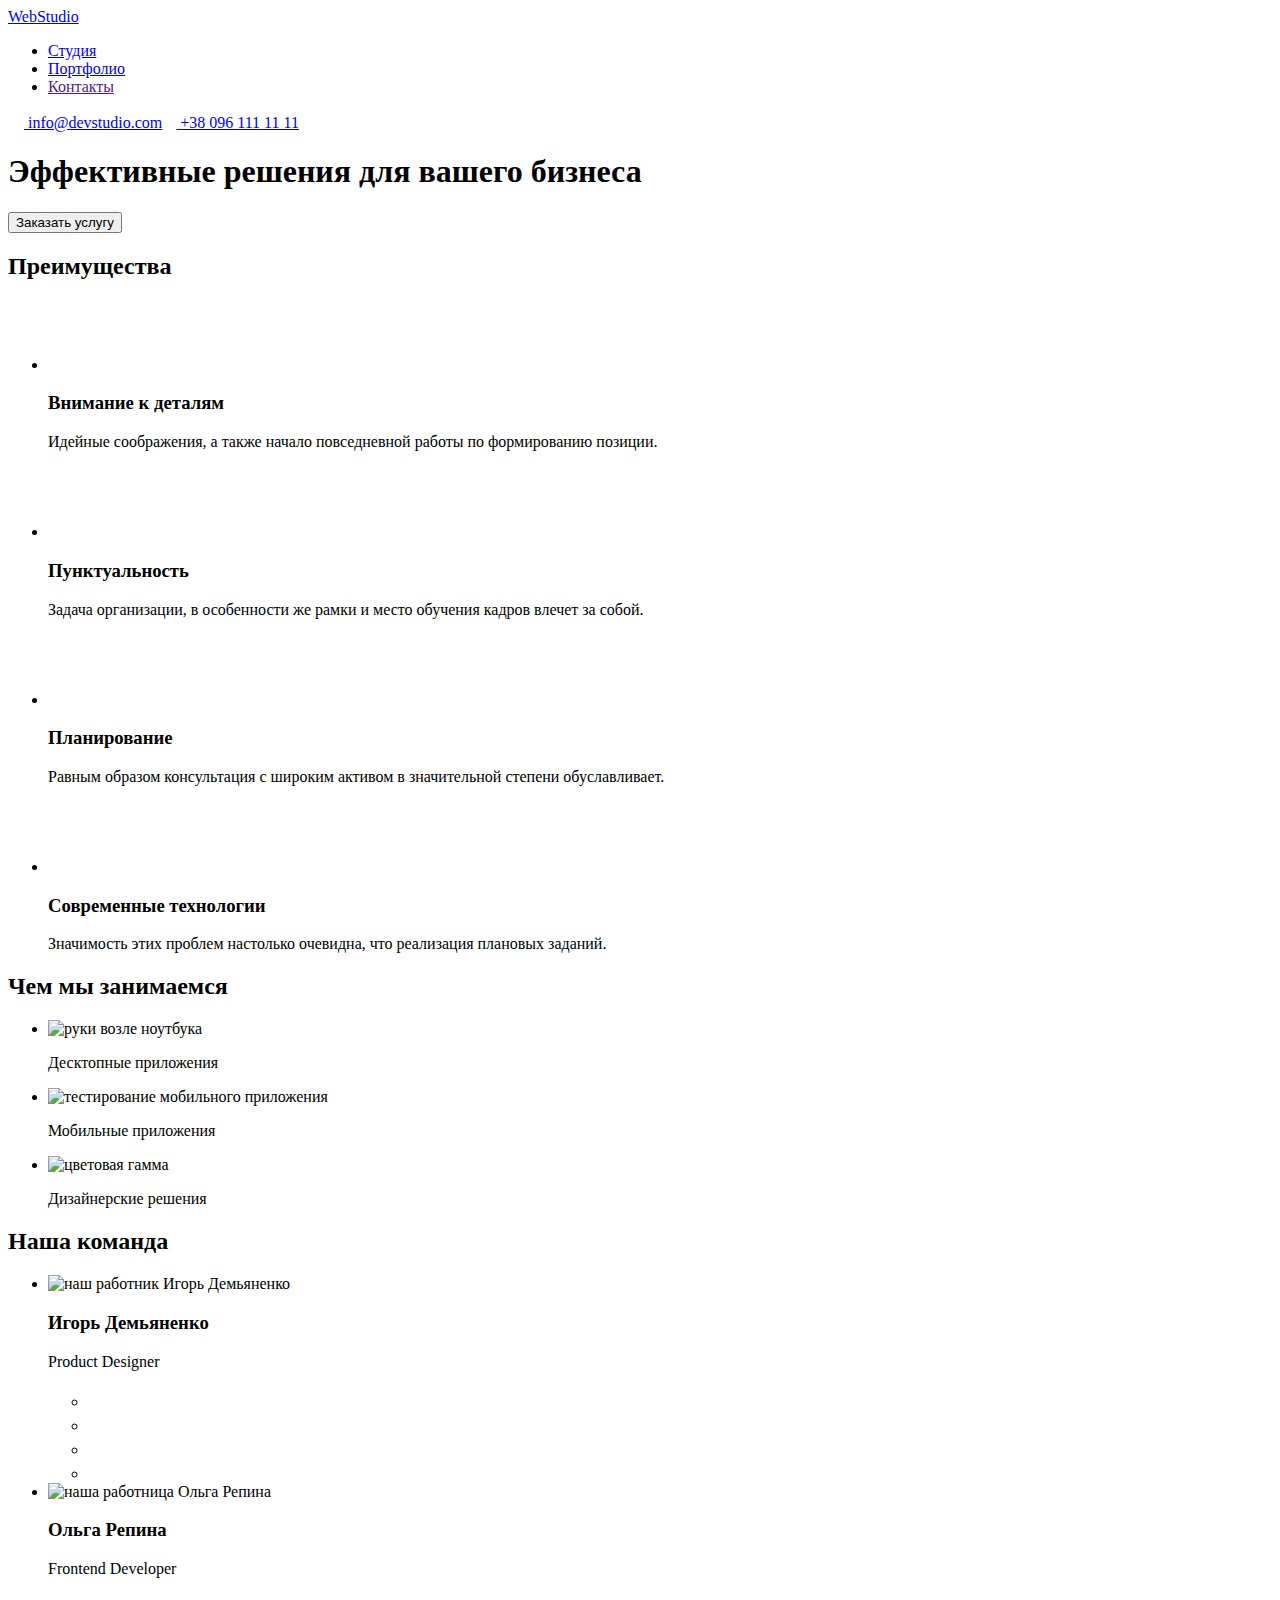
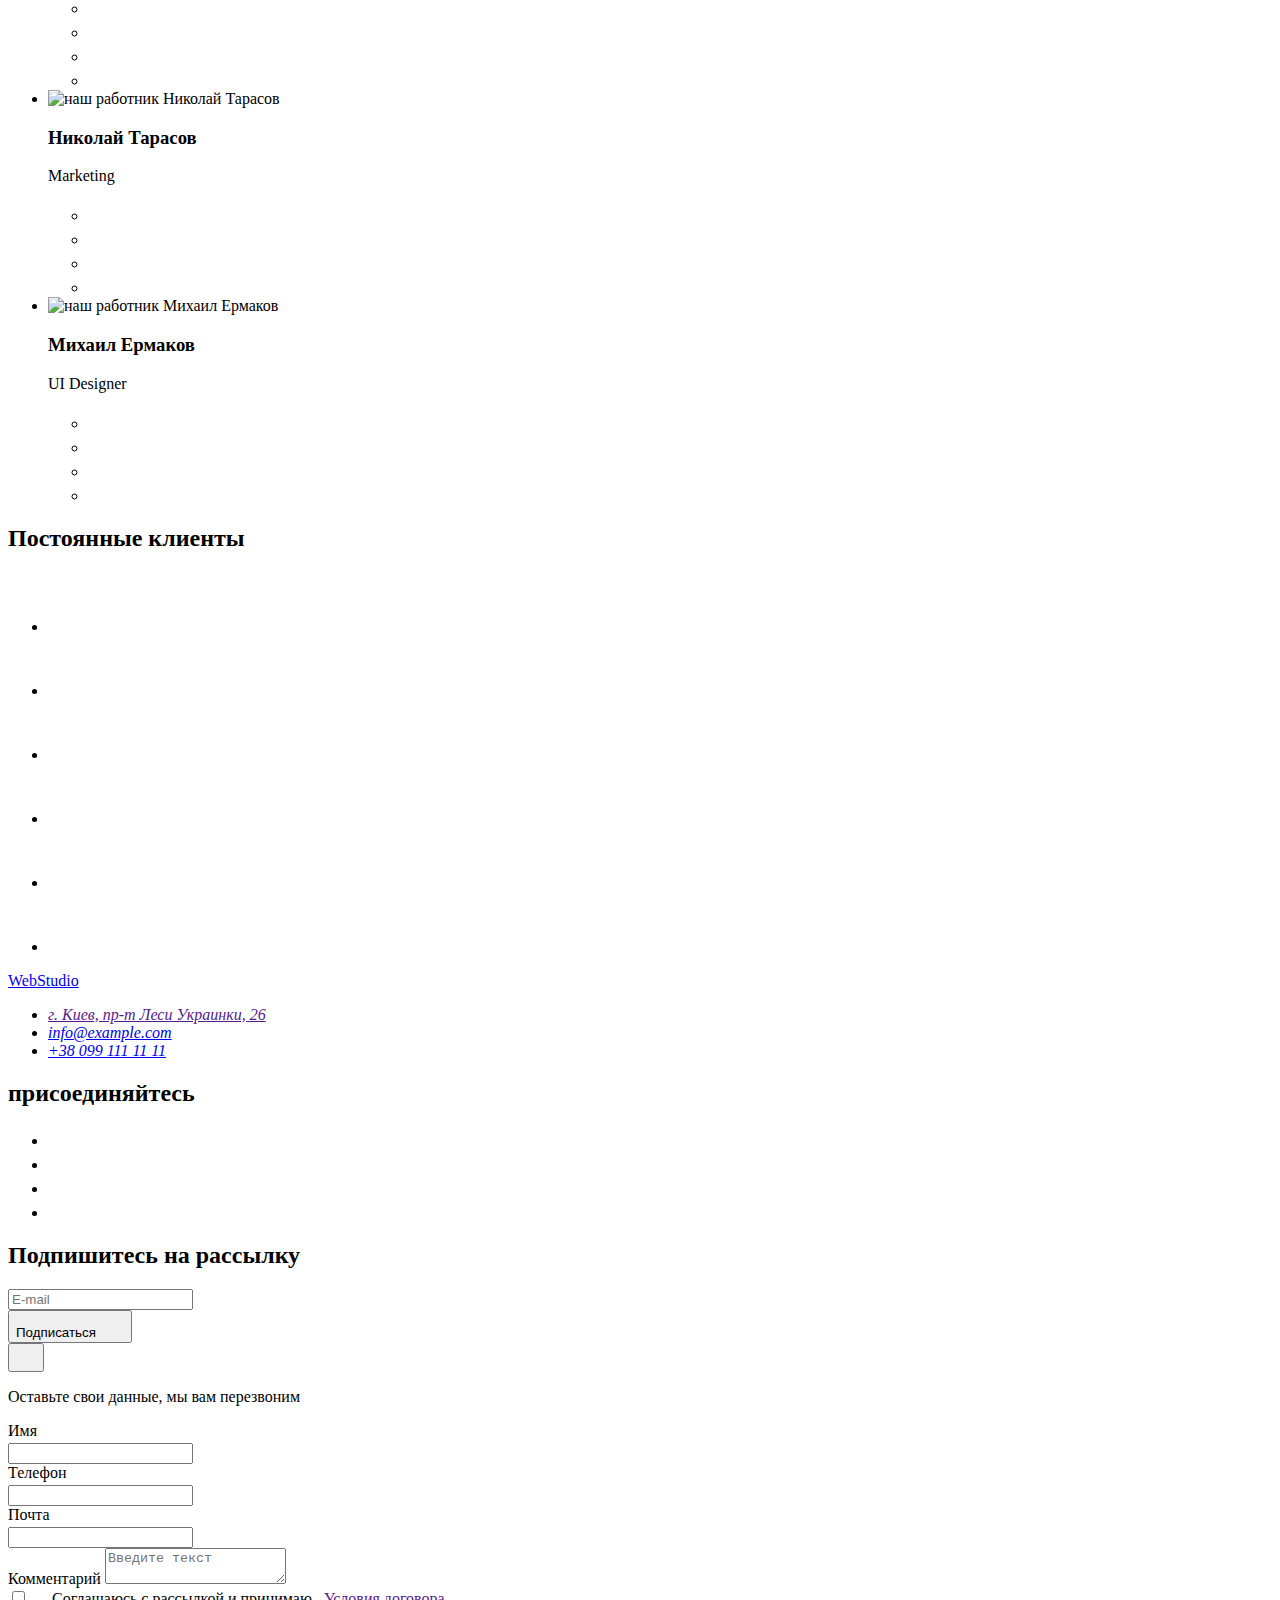
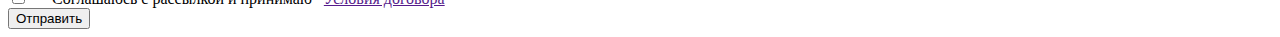
==== index.html @ 1a38cc37 "Add files via upload" ====
<!DOCTYPE html>
<html lang="ru">
  <head>
    <meta charset="UTF-8" />
    <meta http-equiv="X-UA-Compatible" content="IE=edge" />
    <meta name="viewport" content="width=device-width, initial-scale=1.0" />
    <link rel="preconnect" href="https://fonts.googleapis.com" />
    <link rel="preconnect" href="https://fonts.gstatic.com" crossorigin />
    <link
      href="https://fonts.googleapis.com/css2?family=Raleway:wght@700&family=Roboto:wght@400;500;700;900&display=swap"
      rel="stylesheet"
    />
    <link
      rel="stylesheet"
      href="https://cdnjs.cloudflare.com/ajax/libs/modern-normalize/1.1.0/modern-normalize.min.css"
      integrity="sha512-wpPYUAdjBVSE4KJnH1VR1HeZfpl1ub8YT/NKx4PuQ5NmX2tKuGu6U/JRp5y+Y8XG2tV+wKQpNHVUX03MfMFn9Q=="
      crossorigin="anonymous"
      referrerpolicy="no-referrer"
    />
    <title>WebStudio</title>
    <link rel="stylesheet" href="./css/styles.css" />
  </head>
  <body>
    <header class="header">
      <div class="container">
        <nav class="header-nav">
          <a href="./index.html" lang="en" class="logo header-logo"
            ><span class="logo-web">Web</span><span class="logo-studio-header">Studio</span></a
          >
          <ul class="header-list list">
            <li class="header-list-item">
              <a href="./index.html" class="header-link link current">Студия</a>
            </li>
            <li class="header-list-item">
              <a href="./portfolio.html" class="header-link link">Портфолио</a>
            </li>
            <li class="header-list-item"><a href="" class="header-link link">Контакты</a></li>
          </ul>
          <div class="header-contacts">
            <a href="mailto=info@devstudio.com" class="header-mail link">
              <svg class="header-icon" width="16" height="12">
                <use href="./images/icon/icons.svg#icon-envelope"></use>
              </svg>
              info@devstudio.com</a
            >
            <a href="tel=+380961111111" class="header-tel link"
              ><svg class="header-icon" width="10" height="16">
                <use href="./images/icon/icons.svg#icon-smartphone"></use>
              </svg>
              +38 096 111 11 11</a
            >
          </div>
        </nav>
      </div>
    </header>

    <main>
      <section class="hero">
        <h1 class="hero-title">Эффективные решения для вашего бизнеса</h1>
        <button type="button" class="btn" data-modal-open>Заказать услугу</button>
      </section>
      <section class="about">
        <div class="container">
          <h2 class="visually-hidden">Преимущества</h2>
          <ul class="about-list list">
            <li class="about-item">
              <div class="about-icon-list">
                <svg class="about-icon" width="70" height="70">
                  <use href="./images/icon/icons.svg#icon-antenna"></use>
                </svg>
              </div>
              <h3 class="about-list-title">Внимание к деталям</h3>
              <p class="about-list-text">
                Идейные соображения, а также начало повседневной работы по формированию позиции.
              </p>
            </li>
            <li class="about-item">
              <div class="about-icon-list">
                <svg class="about-icon" width="70" height="70">
                  <use href="./images/icon/icons.svg#icon-clock"></use>
                </svg>
              </div>
              <h3 class="about-list-title">Пунктуальность</h3>
              <p class="about-list-text">
                Задача организации, в особенности же рамки и место обучения кадров влечет за собой.
              </p>
            </li>
            <li class="about-item">
              <div class="about-icon-list">
                <svg class="about-icon" width="70" height="70">
                  <use href="./images/icon/icons.svg#icon-diagram"></use>
                </svg>
              </div>
              <h3 class="about-list-title">Планирование</h3>
              <p class="about-list-text">
                Равным образом консультация с широким активом в значительной степени обуславливает.
              </p>
            </li>
            <li class="about-item">
              <div class="about-icon-list">
                <svg class="about-icon" width="70" height="70">
                  <use href="./images/icon/icons.svg#icon-astronaut"></use>
                </svg>
              </div>
              <h3 class="about-list-title">Современные технологии</h3>
              <p class="about-list-text">
                Значимость этих проблем настолько очевидна, что реализация плановых заданий.
              </p>
            </li>
          </ul>
        </div>
      </section>
      <section class="work">
        <div class="container">
          <h2 class="work-title">Чем мы занимаемся</h2>
          <ul class="work-list list">
            <li class="work-list-item">
              <img
                src="./images/work/box-1.jpg"
                alt="руки возле ноутбука"
                width="370"
                height="295"
              />
              <p class="work-item-text">Десктопные приложения</p>
            </li>
            <li class="work-list-item">
              <img
                src="./images/work/box-2.jpg"
                alt="тестирование мобильного приложения"
                width="370"
                height="295"
              />
              <p class="work-item-text">Мобильные приложения</p>
            </li>
            <li class="work-list-item">
              <img src="./images/work/box-3.jpg" alt="цветовая гамма" width="370" height="295" />
              <p class="work-item-text">Дизайнерские решения</p>
            </li>
          </ul>
        </div>
      </section>
      <section class="team">
        <div class="container">
          <h2 class="team-title">Наша команда</h2>
          <ul class="team-list list">
            <li class="team-list-item">
              <img
                src="./images/team/master-1.jpg"
                alt="наш работник Игорь Демьяненко"
                width="270"
                height="260"
              />
              <h3 class="team-list-name">Игорь Демьяненко</h3>
              <p lang="en" class="team-list-prof">Product Designer</p>
              <ul class="team-sos-list list">
                <li class="team-soc-item">
                  <a href="" class="team-soc-link link">
                    <svg class="team-soc-icon" width="20" height="20">
                      <use href="./images/icon/icons.svg#icon-instagram"></use>
                    </svg>
                  </a>
                </li>
                <li class="team-soc-item">
                  <a href="" class="team-soc-link link">
                    <svg class="team-soc-icon" width="20" height="20">
                      <use href="./images/icon/icons.svg#icon-facebook"></use>
                    </svg>
                  </a>
                </li>
                <li class="team-soc-item">
                  <a href="" class="team-soc-link link">
                    <svg class="team-soc-icon" width="20" height="20">
                      <use href="./images/icon/icons.svg#icon-twitter"></use>
                    </svg>
                  </a>
                </li>
                <li class="team-soc-item">
                  <a href="" class="team-soc-link link">
                    <svg class="team-soc-icon" width="20" height="20">
                      <use href="./images/icon/icons.svg#icon-linkedin"></use>
                    </svg>
                  </a>
                </li>
              </ul>
            </li>
            <li class="team-list-item">
              <img
                src="./images/team/master-2.jpg"
                alt="наша работница Ольга Репина"
                width="270"
                height="260"
              />
              <h3 class="team-list-name">Ольга Репина</h3>
              <p lang="en" class="team-list-prof">Frontend Developer</p>
              <ul class="team-sos-list list">
                <li class="team-soc-item">
                  <a href="" class="team-soc-link link">
                    <svg class="team-soc-icon" width="20" height="20">
                      <use href="./images/icon/icons.svg#icon-instagram"></use>
                    </svg>
                  </a>
                </li>
                <li class="team-soc-item">
                  <a href="" class="team-soc-link link">
                    <svg class="team-soc-icon" width="20" height="20">
                      <use href="./images/icon/icons.svg#icon-facebook"></use>
                    </svg>
                  </a>
                </li>
                <li class="team-soc-item">
                  <a href="" class="team-soc-link link">
                    <svg class="team-soc-icon" width="20" height="20">
                      <use href="./images/icon/icons.svg#icon-twitter"></use>
                    </svg>
                  </a>
                </li>
                <li class="team-soc-item">
                  <a href="" class="team-soc-link link">
                    <svg class="team-soc-icon" width="20" height="20">
                      <use href="./images/icon/icons.svg#icon-linkedin"></use>
                    </svg>
                  </a>
                </li>
              </ul>
            </li>
            <li class="team-list-item">
              <img
                src="./images/team/master-3.jpg"
                alt="наш работник Николай Тарасов"
                width="270"
                height="260"
              />
              <h3 class="team-list-name">Николай Тарасов</h3>
              <p lang="en" class="team-list-prof">Marketing</p>
              <ul class="team-sos-list list">
                <li class="team-soc-item">
                  <a href="" class="team-soc-link link">
                    <svg class="team-soc-icon" width="20" height="20">
                      <use href="./images/icon/icons.svg#icon-instagram"></use>
                    </svg>
                  </a>
                </li>
                <li class="team-soc-item">
                  <a href="" class="team-soc-link link">
                    <svg class="team-soc-icon" width="20" height="20">
                      <use href="./images/icon/icons.svg#icon-facebook"></use>
                    </svg>
                  </a>
                </li>
                <li class="team-soc-item">
                  <a href="" class="team-soc-link link">
                    <svg class="team-soc-icon" width="20" height="20">
                      <use href="./images/icon/icons.svg#icon-twitter"></use>
                    </svg>
                  </a>
                </li>
                <li class="team-soc-item">
                  <a href="" class="team-soc-link link">
                    <svg class="team-soc-icon" width="20" height="20">
                      <use href="./images/icon/icons.svg#icon-linkedin"></use>
                    </svg>
                  </a>
                </li>
              </ul>
            </li>
            <li class="team-list-item">
              <img
                src="./images/team/master-4.jpg"
                alt="наш работник Михаил Ермаков"
                width="270"
                height="260"
              />
              <h3 class="team-list-name">Михаил Ермаков</h3>
              <p lang="en" class="team-list-prof">UI Designer</p>
              <ul class="team-sos-list list">
                <li class="team-soc-item">
                  <a href="" class="team-soc-link link">
                    <svg class="team-soc-icon" width="20" height="20">
                      <use href="./images/icon/icons.svg#icon-instagram"></use>
                    </svg>
                  </a>
                </li>
                <li class="team-soc-item">
                  <a href="" class="team-soc-link link">
                    <svg class="team-soc-icon" width="20" height="20">
                      <use href="./images/icon/icons.svg#icon-facebook"></use>
                    </svg>
                  </a>
                </li>
                <li class="team-soc-item">
                  <a href="" class="team-soc-link link">
                    <svg class="team-soc-icon" width="20" height="20">
                      <use href="./images/icon/icons.svg#icon-twitter"></use>
                    </svg>
                  </a>
                </li>
                <li class="team-soc-item">
                  <a href="" class="team-soc-link link">
                    <svg class="team-soc-icon" width="20" height="20">
                      <use href="./images/icon/icons.svg#icon-linkedin"></use>
                    </svg>
                  </a>
                </li>
              </ul>
            </li>
          </ul>
        </div>
      </section>
      <section class="clients">
        <div class="container">
          <h2 class="clients-title">Постоянные клиенты</h2>
          <ul class="clients-list list">
            <li class="clients-item">
              <a href="" class="clients-list-link link">
                <svg class="clients-icon" width="106" height="60">
                  <use href="./images/icon/icons.svg#icon-logoyaco"></use>
                </svg>
              </a>
            </li>
            <li class="clients-item">
              <a href="" class="clients-list-link link">
                <svg class="clients-icon" width="106" height="60">
                  <use href="./images/icon/icons.svg#icon-logotagline"></use>
                </svg>
              </a>
            </li>
            <li class="clients-item">
              <a href="" class="clients-list-link link">
                <svg class="clients-icon" width="106" height="60">
                  <use href="./images/icon/icons.svg#icon-logocompany"></use>
                </svg>
              </a>
            </li>
            <li class="clients-item">
              <a href="" class="clients-list-link link">
                <svg class="clients-icon" width="106" height="60">
                  <use href="./images/icon/icons.svg#icon-logofoster"></use>
                </svg>
              </a>
            </li>
            <li class="clients-item">
              <a href="" class="clients-list-link link">
                <svg class="clients-icon" width="106" height="60">
                  <use href="./images/icon/icons.svg#icon-logobrand"></use>
                </svg>
              </a>
            </li>
            <li class="clients-item">
              <a href="" class="clients-list-link link">
                <svg class="clients-icon" width="106" height="60">
                  <use href="./images/icon/icons.svg#icon-logotag"></use>
                </svg>
              </a>
            </li>
          </ul>
        </div>
      </section>
    </main>
    <footer class="footer">
      <div class="container">
        <div class="address">
          <a href="./index.html" lang="en" class="logo">
            <span class="logo-web">Web</span><span class="logo-studio-footer">Studio</span></a
          >
          <address class="footer-address">
            <ul class="footer-list list">
              <li class="footer-list-item">
                <a href="" class="footer-list-address link">г. Киев, пр-т Леси Украинки, 26</a>
              </li>
              <li class="footer-list-item">
                <a href="mailto=info@example.com" class="footer-mail link">info@example.com</a>
              </li>
              <li class="footer-list-item">
                <a href="tel=+380991111111" class="fotter-tel link">+38 099 111 11 11</a>
              </li>
            </ul>
          </address>
        </div>
        <div class="join">
          <h2 class="join-header">присоединяйтесь</h2>
          <ul class="join-soc-list list">
            <li class="join-soc-item">
              <a href="" class="join-soc-link link">
                <svg class="join-soc-icon" width="20" height="20">
                  <use href="./images/icon/icons.svg#icon-instagram"></use>
                </svg>
              </a>
            </li>
            <li class="join-soc-item">
              <a href="" class="join-soc-link link">
                <svg class="join-soc-icon" width="20" height="20">
                  <use href="./images/icon/icons.svg#icon-facebook"></use>
                </svg>
              </a>
            </li>
            <li class="join-soc-item">
              <a href="" class="join-soc-link link">
                <svg class="join-soc-icon" width="20" height="20">
                  <use href="./images/icon/icons.svg#icon-twitter"></use>
                </svg>
              </a>
            </li>
            <li class="join-soc-item">
              <a href="" class="join-soc-link link">
                <svg class="join-soc-icon" width="20" height="20">
                  <use href="./images/icon/icons.svg#icon-linkedin"></use>
                </svg>
              </a>
            </li>
          </ul>
        </div>
        <div class="subscribe">
          <h2 class="subscribe-header">Подпишитесь на рассылку</h2>
          <div class="subscribe-wrap">
          <form class="footer-modal">
            <label>
                <input type="mail" class="input-footer" placeholder="E-mail">
            </label>
          </form>
          <button type="button" class="btn">Подписаться
            <svg class="footer-modal-icon" width="24" height="24">
              <use href="./images/icon/icons.svg#icon-send"></use>
            </svg>
          </button>
        </div>
        </div>
      </div>
    </footer>
    <div class="backdrop is-hidden" data-modal>
      <div class="modal">
        <button type="button" class="modal-close-btn" data-modal-close>
          <svg class="modal-icon" width="20" height="20">
            <use href="./images/icon/icons.svg#icon-close"></use>
          </svg>
        </button>
        <p class="modal-header">
          Оставьте свои данные, мы вам перезвоним
        </p>
        <form class="modal-form">
          <div class="modal-field">
          <label class="modal-label" for="username">Имя</label>
          <div class="input-wrap">
             <input type="text" class="modal-input" name="username" id="username" required>
              <svg class="input-icon" width="18" height="18">
              <use href="./images/icon/icons.svg#icon-person"></use>
            </svg>
          </div>
          </div>
        <div class="modal-field">
          <label class="modal-label" for="user-tel">Телефон</label>
              <div class="input-wrap">
            <input type="tel" class="modal-input" name="phone-number" id="user-tel" required>
                <svg class="input-icon" width="18" height="18">
              <use href="./images/icon/icons.svg#icon-phone"></use>
            </svg>
              </div>
            </div>
            <div class="modal-field">
          <label class="modal-label" for="user-mail">Почта</label>
          <div class="input-wrap">
            <input type="mail" class="modal-input" name="mail" id="user-mail" required>
            <svg class="input-icon" width="18" height="18">
              <use href="./images/icon/icons.svg#icon-email"></use>
            </svg>
          </div>
          </div>
          <div class="modal-field">
          <label class="modal-label" for="coment">Комментарий</label>
            <textarea class="modal-coment" name="comemt" id="coment" placeholder="Введите текст"></textarea>
          
        </div>
        <div class="modal-field check-wrap">
          <input type="checkbox" name="privacy" id="privacy" class="input-check visually-hidden" required>
          <label for="privacy" class="check-text">
            <span>
            <svg class="check-icon" width="16" height="15">
              <use href="./images/icon/icons.svg#icon-check"></use>
            </svg>
          </span>Соглашаюсь с рассылкой и принимаю &nbsp; <a href="">Условия договора</a></label>
        </div>
          <button type="submit" class="btn modal-btn-send">Отправить</button>
         </form>
      </div>
      </div>

    <script src="./js/modal.js"></script>
  </body>
</html>
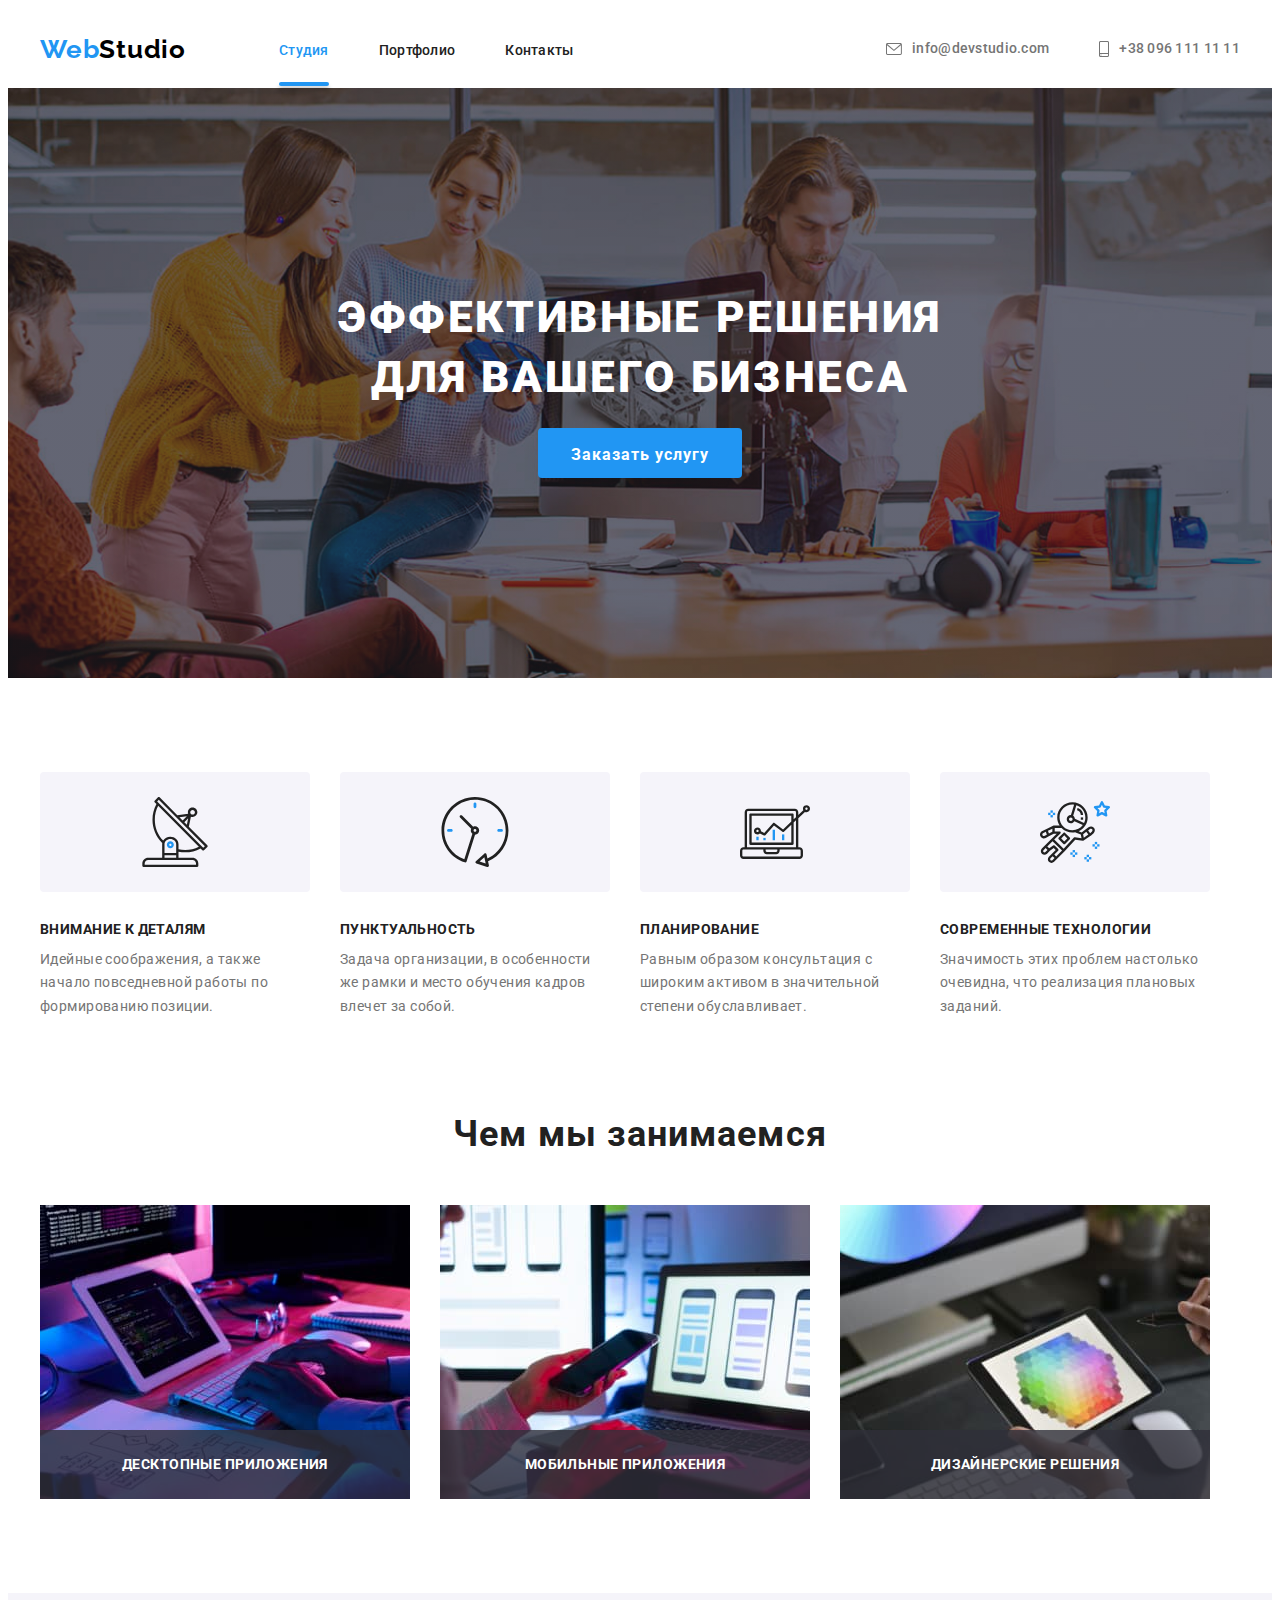
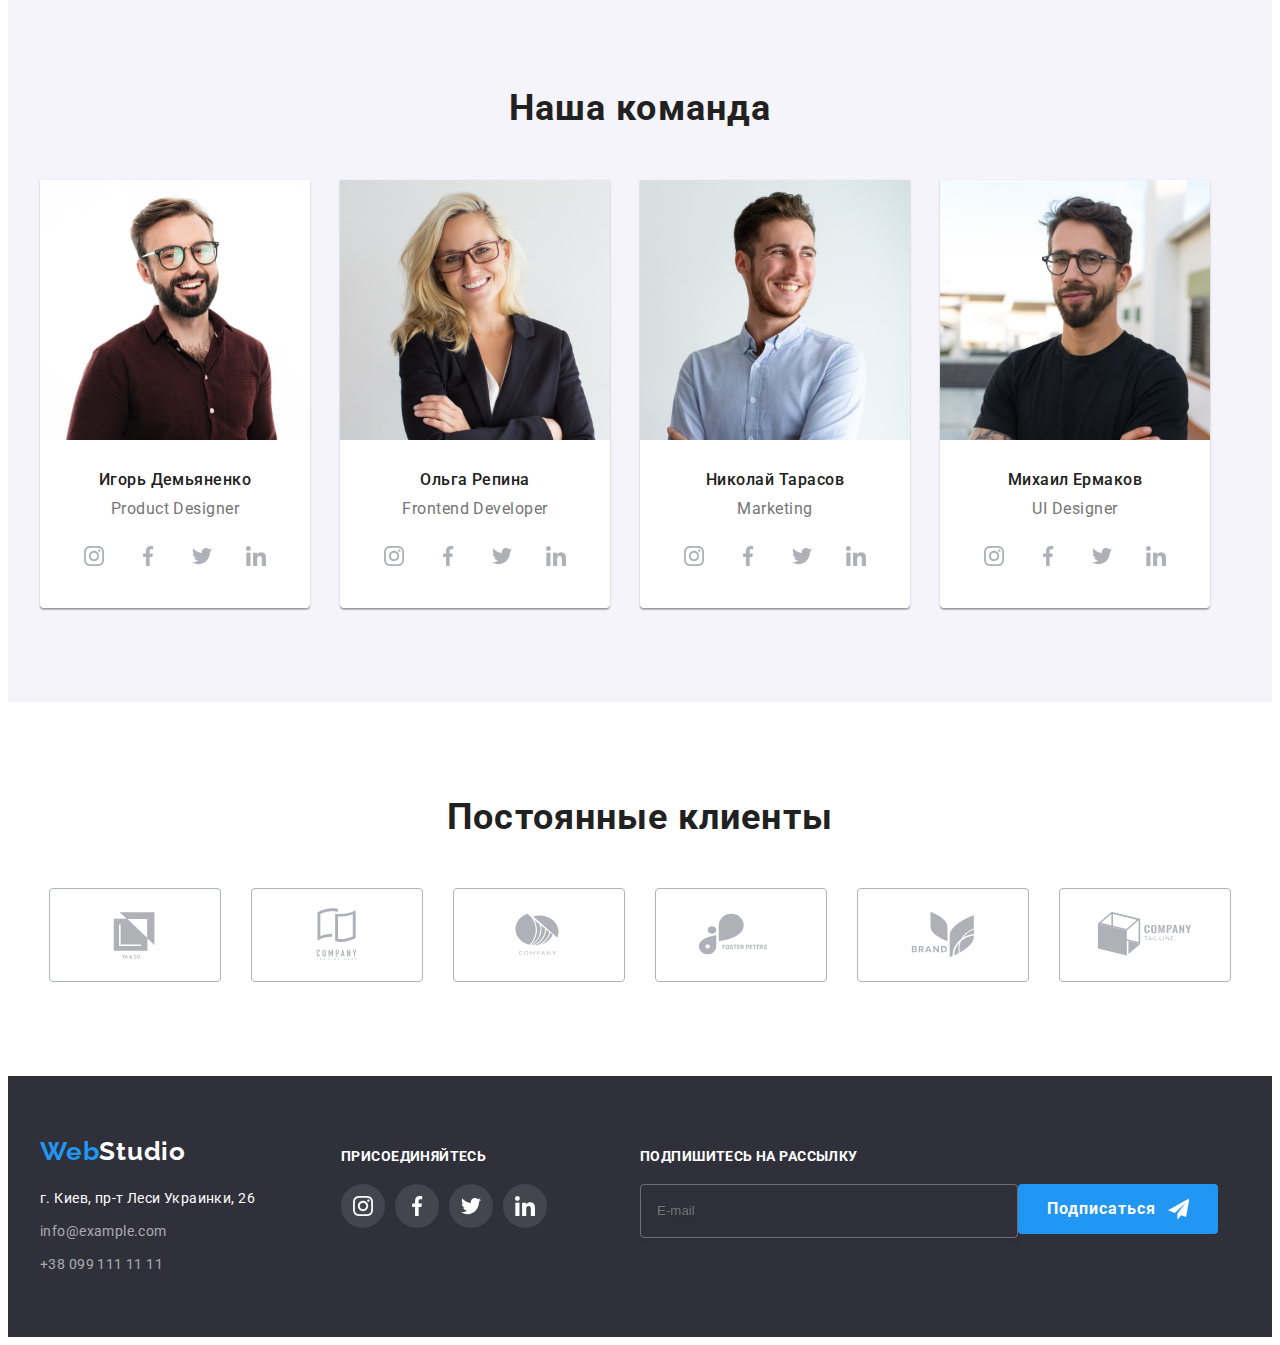
==== commit e5e05ec3: "fix email" ====
--- a/index.html
+++ b/index.html
@@ -414,7 +414,7 @@
           <div class="subscribe-wrap">
           <form class="footer-modal">
             <label>
-                <input type="mail" class="input-footer" placeholder="E-mail">
+                <input type="email" class="input-footer" placeholder="E-mail">
             </label>
           </form>
           <button type="button" class="btn">Подписаться
@@ -458,7 +458,7 @@
             <div class="modal-field">
           <label class="modal-label" for="user-mail">Почта</label>
           <div class="input-wrap">
-            <input type="mail" class="modal-input" name="mail" id="user-mail" required>
+            <input type="email" class="modal-input" name="mail" id="user-mail" required>
             <svg class="input-icon" width="18" height="18">
               <use href="./images/icon/icons.svg#icon-email"></use>
             </svg>
--- a/css/styles.css
+++ b/css/styles.css
@@ -0,0 +1,903 @@
+html {
+  box-sizing: border-box;
+}
+
+:root {
+  --link-color: #2196f3;
+  --title-color: #212121;
+  --text-color: #757575;
+  --btn-text-color: #ffffff;
+  --btn-background-color: #2196f3;
+  --footer-background: #2f303a;
+  --icon-color: #afb1b8;
+  --about-icon-color: #f5f4fa;
+}
+
+body {
+  font-family: Roboto, serif;
+  color: var(--title-color);
+}
+
+h1,
+h2,
+h3,
+h4,
+h5,
+h6,
+p {
+  margin: 0;
+}
+
+ul {
+  list-style: none;
+  margin: 0;
+  padding-left: 0;
+}
+
+img {
+  display: block;
+  max-width: 100%;
+  height: auto;
+}
+
+.visually-hidden {
+  position: absolute;
+  white-space: nowrap;
+  width: 1px;
+  height: 1px;
+  overflow: hidden;
+  border: 0;
+  padding: 0;
+  clip: rect(0 0 0 0);
+  clip-path: inset(50%);
+  margin: -1px;
+}
+
+.container {
+  margin: 0 auto;
+  width: 1200px;
+  padding-left: 15px;
+  padding-right: 15px;
+}
+
+section {
+  padding-top: 94px;
+  padding-bottom: 94px;
+}
+
+.link,
+.link:hover,
+.link:focus {
+  text-decoration: none;
+  color: var(--link-color);
+}
+
+/* ----------------HEADER--------------------- */
+
+.header-list {
+  display: flex;
+  align-items: center;
+}
+
+.header-nav {
+  display: flex;
+  align-items: center;
+  padding-top: 26px;
+  padding-bottom: 23px;
+}
+
+.logo {
+  font-family: 'Raleway';
+  font-style: normal;
+  font-weight: 700;
+  font-size: 26px;
+  line-height: 1.19;
+  letter-spacing: 0.03em;
+  color: #000000;
+  text-decoration: none;
+}
+.logo-web {
+  color: var(--link-color);
+}
+
+.logo-studio-header {
+  color: #000000;
+}
+
+.header-logo {
+  margin-right: 93px;
+}
+
+.logo-studio-footer {
+  color: #ffffff;
+}
+
+.header-list-item:not(:last-child) {
+  margin-right: 50px;
+}
+
+.header-link {
+  font-weight: 500;
+  font-size: 14px;
+  line-height: 1.14;
+  letter-spacing: 0.02em;
+  color: inherit;
+  padding-bottom: 32px;
+  padding-top: 32px;
+}
+
+.current {
+  position: relative;
+  color: var(--link-color);
+}
+
+.current::after {
+  content: '';
+  position: absolute;
+  bottom: 4px;
+  display: block;
+  width: 100%;
+  height: 4px;
+  border-radius: 2px;
+  background-color: var(--link-color);
+  box-shadow: 0px 4px 4px rgba(0, 0, 0, 0.25);
+}
+
+.header-mail,
+.header-tel {
+  display: flex;
+  font-weight: 500;
+  font-size: 14px;
+  line-height: 1.14;
+  letter-spacing: 0.02em;
+  color: var(--text-color);
+}
+
+.header-mail {
+  margin-right: 50px;
+}
+
+.header-contacts {
+  display: flex;
+  margin-left: auto;
+}
+
+.header-icon {
+  align-self: center;
+  margin-right: 10px;
+  fill: var(--text-color);
+}
+
+.header-contacts > a.link:hover .header-icon,
+.header-contacts > a.link:focus .header-icon {
+  fill: var(--link-color);
+}
+
+.link {
+  transition: background-color 250ms cubic-bezier(0.4, 0, 0.2, 1),
+    color 250ms cubic-bezier(0.4, 0, 0.2, 1);
+}
+
+/* ---------------------HERO--------------------- */
+
+.hero {
+  background-color: #2f303a;
+  background-image: linear-gradient(rgba(47, 48, 58, 0.4), rgba(47, 48, 58, 0.4)),
+    url(../images/icon/background-hero.jpg);
+  background-repeat: no-repeat;
+  background-position: center;
+  background-size: cover;
+  text-align: center;
+  padding-top: 200px;
+  padding-bottom: 200px;
+}
+
+.hero-title {
+  font-weight: 900;
+  font-size: 44px;
+  line-height: 1.36;
+  letter-spacing: 0.06em;
+  text-transform: uppercase;
+  color: #ffffff;
+  margin-top: 0;
+  margin-bottom: 20px;
+  width: 696px;
+  margin-left: auto;
+  margin-right: auto;
+}
+
+.btn {
+  min-width: 200px;
+  height: 50px;
+  font-family: inherit;
+  font-style: normal;
+  font-weight: 700;
+  font-size: 16px;
+  line-height: 1.88;
+  align-items: center;
+  text-align: center;
+  letter-spacing: 0.06em;
+  color: var(--btn-text-color);
+  background: var(--btn-background-color);
+  cursor: pointer;
+  border-radius: 4px;
+  padding: 11px 32px;
+  border: 1px solid transparent;
+  transition: background-color 250ms cubic-bezier(0.4, 0, 0.2, 1);
+}
+
+.btn:hover {
+  background: #188ce8;
+}
+
+/* ---------------------ABOUT--------------------- */
+
+.about-list {
+  display: flex;
+}
+
+.about-item {
+  margin-left: 30px;
+}
+
+.about-item:first-child {
+  margin-left: 0;
+}
+
+.about-item .about-list-title {
+  font-weight: 700;
+  font-size: 14px;
+  line-height: 1.14;
+  letter-spacing: 0.03em;
+  text-transform: uppercase;
+  color: inherit;
+  margin-bottom: 10px;
+}
+
+.about-list-text {
+  font-size: 14px;
+  line-height: 1.71;
+  letter-spacing: 0.03em;
+  color: var(--text-color);
+  width: 270px;
+}
+
+.about-icon-list {
+  display: flex;
+  justify-content: center;
+  align-items: center;
+  width: 270px;
+  height: 120px;
+  background-color: var(--about-icon-color);
+  margin-bottom: 30px;
+  border-radius: 4px;
+}
+
+/* ---------------------WORK--------------------- */
+
+.work {
+  padding-top: 0;
+}
+
+.work-title,
+.team-title,
+.clients-title {
+  font-weight: 700;
+  font-size: 36px;
+  line-height: 1.17;
+  text-align: center;
+  letter-spacing: 0.03em;
+  color: inherit;
+  margin-bottom: 50px;
+}
+
+.work-list {
+  display: flex;
+}
+
+.work-list-item {
+  position: relative;
+}
+
+.work-list-item + .work-list-item {
+  margin-left: 30px;
+}
+
+.work-item-text {
+  position: absolute;
+  content: '';
+  bottom: 0;
+  color: var(--btn-text-color);
+  font-weight: 700;
+  font-size: 14px;
+  line-height: 1.14;
+  text-align: center;
+  letter-spacing: 0.03em;
+  text-transform: uppercase;
+  width: 100%;
+  display: block;
+  padding: 27px 0;
+  background: rgba(47, 48, 58, 0.8);
+}
+/* ---------------------TEAM--------------------- */
+
+.team {
+  background: #f5f4fa;
+}
+
+.team-list {
+  display: flex;
+}
+
+.team-list-item {
+  box-shadow: 0px 1px 3px rgba(0, 0, 0, 0.12), 0px 1px 1px rgba(0, 0, 0, 0.14),
+    0px 2px 1px rgba(0, 0, 0, 0.2);
+  text-align: center;
+  padding-bottom: 30px;
+  background-color: #ffffff;
+  border-radius: 0px 0px 4px 4px;
+}
+
+.team-list-item:not(:first-child) {
+  margin-left: 30px;
+}
+
+.team-list-name {
+  font-weight: 500;
+  font-size: 16px;
+  line-height: 1.19;
+  letter-spacing: 0.03em;
+  color: inherit;
+  margin-top: 30px;
+  margin-bottom: 10px;
+}
+
+.team-list-prof {
+  font-size: 16px;
+  line-height: 1.19;
+  letter-spacing: 0.03em;
+  color: var(--text-color);
+  margin-bottom: 16px;
+}
+
+.team-sos-list {
+  display: flex;
+  justify-content: center;
+}
+
+.team-soc-item {
+  width: 44px;
+  height: 44px;
+  margin-left: 10px;
+}
+
+.team-soc-item:first-child {
+  margin-left: 0;
+}
+
+.team-soc-link {
+  display: flex;
+  align-items: center;
+  justify-content: center;
+  width: 100%;
+  height: 100%;
+  border-radius: 50%;
+  color: var(--icon-color);
+}
+
+.team-soc-icon {
+  fill: currentColor;
+}
+
+.team-soc-link:hover,
+.team-soc-link:focus {
+  background-color: var(--btn-background-color);
+  color: var(--btn-text-color);
+}
+
+/* ---------------------CLIENTS-------------------------*/
+
+.clients-list {
+  display: flex;
+  justify-content: center;
+}
+
+.clients-item {
+  width: 170px;
+  height: 92px;
+  margin-left: 30px;
+  border: 1px solid var(--icon-color);
+  border-radius: 4px;
+}
+
+.clients-item:first-child {
+  margin-left: 0;
+}
+
+.clients-list-link {
+  display: flex;
+  align-items: center;
+  justify-content: center;
+  width: 100%;
+  height: 100%;
+  border-radius: 4px;
+  color: var(--icon-color);
+}
+
+.clients-icon {
+  fill: currentColor;
+}
+
+.clients-list-link:hover,
+.clients-list-link:focus {
+  color: var(--link-color);
+  border: 1px solid var(--link-color);
+  transition: color 250ms cubic-bezier(0.4, 0, 0.2, 1),
+    border 250ms cubic-bezier(0.4, 0, 0.2, 1);
+}
+
+/* ---------------------FOTTER--------------------- */
+
+.footer {
+  background: var(--footer-background);
+  padding-top: 60px;
+  padding-bottom: 60px;
+}
+.address{
+  min-width: 231px;
+}
+
+.footer-list {
+  margin-top: 20px;
+}
+
+.footer-list-item:not(:last-child) {
+  margin-bottom: 9px;
+}
+
+.footer-list-address {
+  font-family: inherit;
+  font-style: normal;
+  font-size: 14px;
+  line-height: 1.71;
+  letter-spacing: 0.03em;
+  color: #ffffff;
+  margin-bottom: 9px;
+}
+
+.footer-mail,
+.fotter-tel {
+  font-family: inherit;
+  font-style: normal;
+  font-size: 14px;
+  line-height: 1.71;
+  letter-spacing: 0.03em;
+  color: rgba(255, 255, 255, 0.6);
+}
+
+.footer .container {
+  display: flex;
+}
+
+.join {
+  margin-left: 70px;
+  align-items: center;
+}
+
+.join-header {
+  font-weight: 700;
+  font-size: 14px;
+  line-height: 16px;
+  letter-spacing: 0.03em;
+  text-transform: uppercase;
+  color: #ffffff;
+  margin-bottom: 20px;
+  padding-top: 12px;
+}
+
+.join-soc-list {
+  display: flex;
+  justify-content: center;
+}
+
+.join-soc-item {
+  width: 44px;
+  height: 44px;
+  margin-left: 10px;
+}
+
+.join-soc-item:first-child {
+  margin-left: 0;
+}
+
+.join-soc-link {
+  display: flex;
+  align-items: center;
+  justify-content: center;
+  width: 100%;
+  height: 100%;
+  border-radius: 50%;
+  background-color: rgba(255, 255, 255, 0.1);
+  color: var(--btn-text-color);
+}
+
+.join-soc-icon {
+  fill: currentColor;
+}
+
+.join-soc-link:hover,
+.join-soc-link:focus {
+  background-color: var(--btn-background-color);
+  color: var(--btn-text-color);
+}
+
+.subscribe{
+  width: 570px;
+  margin-left: 93px;
+}
+
+.subscribe-wrap{
+  display: flex;
+  justify-content: space-between
+}
+
+.subscribe-header {
+  font-weight: 700;
+  font-size: 14px;
+  line-height: 16px;
+  letter-spacing: 0.03em;
+  text-transform: uppercase;
+  color: #ffffff;
+  margin-bottom: 20px;
+  padding-top: 12px;
+}
+
+.input-footer{
+  width: 358px;
+  height: 50px;
+  background-color: transparent;
+  border: 1px solid rgba(255, 255, 255, 0.3);
+  filter: drop-shadow(0px 4px 4px rgba(0, 0, 0, 0.15));
+  border-radius: 4px;
+  padding-left: 16px;
+  color: var(--btn-text-color);
+}
+
+.input-footer::placeholder{
+  padding-top: 15px;
+}
+
+.subscribe button{
+  padding: 10px 28px;
+  display: flex;
+
+}
+
+.footer-modal-icon{
+  fill: var(--btn-text-color);
+  margin-left: 12px;
+}
+
+/* ------------------------------------------Modal---------------------------- */
+
+
+.backdrop {
+  position: fixed;
+  width: 100%;
+  height: 100%;
+  left: 0;
+  top: 0;
+  background: rgba(0, 0, 0, 0.2);
+  transition: opacity 250ms cubic-bezier(0.4, 0, 0.2, 1),
+    visibility 250ms cubic-bezier(0.4, 0, 0.2, 1);
+}
+
+.backdrop.is-hidden .modal {
+  transform: translate(50%, 0) scale(0);
+}
+.modal {
+  position: absolute;
+  width: 528px;
+  min-height: 581px;
+  left: 50%;
+  top: 50%;
+  transform: translate(-50%, -50%) scale(1);
+  background: #ffffff;
+  box-shadow: 0px 1px 3px rgba(0, 0, 0, 0.12), 0px 1px 1px rgba(0, 0, 0, 0.14),
+    0px 2px 1px rgba(0, 0, 0, 0.2);
+  border-radius: 4px;
+  transition: transform 250ms cubic-bezier(0.4, 0, 0.2, 1);
+  padding: 40px;
+}
+
+.modal-close-btn {
+  position: absolute;
+  top: 8px;
+  right: 8px;
+  width: 30px;
+  height: 30px;
+  border: 1px solid rgba(0, 0, 0, 0.1);
+  border-radius: 50%;
+  display: flex;
+  justify-content: center;
+  align-items: center;
+  background: transparent;
+  padding: 6px;
+  cursor: pointer;
+}
+
+
+.modal-icon:hover,
+.modal-icon:focus {
+  fill: var(--btn-background-color);
+  transition: fill 250ms cubic-bezier(0.4, 0, 0.2, 1);
+}
+
+.is-hidden {
+  opacity: 0;
+  visibility: hidden;
+  pointer-events: none;
+}
+
+.modal-header{
+  font-weight: 700;
+  font-size: 20px;
+  line-height: calc(30 / 20);
+  text-align: center;
+  letter-spacing: 0.03em;
+  color: var(--title-color);
+  margin-bottom: 12px;
+}
+
+
+.modal-label{
+  display: block;
+  font-size: 12px;
+  line-height: calc(14 / 12);
+  letter-spacing: 0.01em;
+  color: var(--text-color);
+  margin-bottom: 4px;
+}
+
+.modal-field:nth-child(-n+3){
+  margin-bottom: 10px;
+}
+
+.input-wrap{
+  position: relative;
+}
+
+.modal-input{
+  width: 100%;
+  height: 40px;
+  border: 1px solid rgba(33, 33, 33, 0.2);
+  border-radius: 4px;
+  background-color: transparent;
+  padding-left: 42px;
+  outline: transparent;
+  cursor: pointer;
+}
+
+.modal-input:hover,
+.modal-input:focus {
+  outline: 1px solid var(--btn-background-color);
+  border-color: var(--btn-background-color);
+  transition: outline 250ms cubic-bezier(0.4, 0, 0.2, 1),
+    border-color 250ms cubic-bezier(0.4, 0, 0.2, 1);
+}
+
+.modal-input:hover + .input-icon,
+.modal-input:focus + .input-icon {
+  fill: var(--btn-background-color);
+  transition: fill 250ms cubic-bezier(0.4, 0, 0.2, 1),
+}
+
+.input-icon{
+  position: absolute;
+  left: 12px; 
+  top: 50%;
+  transform: translateY(-50%);
+}
+
+.modal-coment{
+  width: 100%;
+  height: 138px;
+  border: 1px solid rgba(33, 33, 33, 0.2);
+  border-radius: 4px;
+  background-color: transparent;
+  padding: 12px 16px;
+  resize: none;
+}
+
+.modal-field:nth-child(4){
+  margin-bottom: 20px;
+}
+
+.modal-coment::placeholder {
+  font-size: 12px;
+  line-height: calc(14 / 12);
+  letter-spacing: 0.01em;
+  color: rgba(117, 117, 117, 0.5);
+}
+
+.modal-coment:hover,
+.modal-coment:focus{
+  outline: 1px solid var(--btn-background-color);
+  border-color: var(--btn-background-color);
+  transition: outline 250ms cubic-bezier(0.4, 0, 0.2, 1),
+    border-color 250ms cubic-bezier(0.4, 0, 0.2, 1);
+}
+
+.check-text{
+  font-size: 14px;
+  line-height: calc(24 / 14);
+  letter-spacing: 0.03em;
+  color: var(--text-color);
+  display: flex;
+  align-items: center;
+  justify-content: center;
+}
+
+.check-text a {
+  color: var(--link-color);
+}
+
+.check-text span{
+  border: 1px solid var(--title-color);
+  margin-right: 7px;
+  display: flex;
+  justify-content: center;
+  align-items: center;
+}
+
+.check-icon {
+  fill: transparent;
+  padding: 2px;
+}
+
+.input-check:checked + .check-text span{
+  background-color: var(--btn-background-color) ;
+  border: none;
+  border-radius: 2px;
+}
+
+
+.input-check:checked + .check-text .check-icon {
+  fill: var(--btn-text-color);
+}
+
+.modal-field:nth-child(5){
+  margin-bottom: 30px;
+}
+
+.modal-btn-send{
+  display: block;
+  margin: 0 auto;
+}
+
+
+
+
+/* .check-text::before{
+  content: '';
+  width: 16px;
+  height: 15px;
+  border: 1px solid var(--title-color);
+  margin-right: 7px;
+
+}
+
+.input-check:checked + .check-text::before{
+  background-color: var(--btn-background-color) ;
+  background-image: url(../images/icon/check.svg);
+  background-repeat: no-repeat;
+  background-position: center;
+  border: none;
+} */
+
+/*--------------------------PORTFOLIO--------------------- */
+.border {
+  border-bottom: 1px solid #ececec;
+}
+
+.portfolio-btn {
+  display: flex;
+  justify-content: center;
+  margin-bottom: 50px;
+}
+
+.portfolio-btn-item {
+  font-family: inherit;
+  font-style: normal;
+  font-weight: 500;
+  font-size: 16px;
+  line-height: 1.63;
+  text-align: center;
+  letter-spacing: 0.03em;
+  color: #212121;
+  cursor: pointer;
+  border-radius: 4px;
+  background: #f5f4fa;
+  border: transparent;
+  margin-right: 8px;
+  padding: 6px 22px;
+  transition: background-color 250ms cubic-bezier(0.4, 0, 0.2, 1),
+    color 250ms cubic-bezier(0.4, 0, 0.2, 1), box-shadow 250ms cubic-bezier(0.4, 0, 0.2, 1);
+}
+
+.portfolio-btn-item:hover,
+.portfolio-btn-item:focus {
+  background: var(--btn-background-color);
+  color: var(--btn-text-color);
+  box-shadow: 0px 3px 1px rgba(0, 0, 0, 0.1), 0px 1px 2px rgba(0, 0, 0, 0.08),
+    0px 2px 2px rgba(0, 0, 0, 0.12);
+}
+
+.portfolio-list {
+  display: flex;
+  flex-wrap: wrap;
+  margin-left: -30px;
+}
+
+.portfolio-list-item {
+  margin-left: 30px;
+  margin-bottom: 30px;
+  border-bottom-width: 1px;
+  transition: box-shadow 250ms cubic-bezier(0.4, 0, 0.2, 1);
+}
+
+.portfolio-list-item:nth-child(3n + 1) {
+  margin-left: 0;
+}
+
+.portfolio-list-item:nth-child(n + 7) {
+  margin-bottom: 0;
+}
+
+.portfolio-list-item:hover {
+  box-shadow: 0px 1px 1px rgba(0, 0, 0, 0.12), 0px 4px 4px rgba(0, 0, 0, 0.06),
+    1px 4px 6px rgba(0, 0, 0, 0.16);
+}
+
+.potfolio-top-wrap {
+  position: relative;
+  overflow: hidden;
+}
+
+.portfolio-list-item:hover .potfolio-overley {
+  transform: translateY(0);
+}
+.potfolio-overley {
+  position: absolute;
+  top: 0;
+  font-size: 18px;
+  line-height: 1.56;
+  letter-spacing: 0.03em;
+  text-align: center;
+  color: #ffffff;
+  background: rgba(33, 150, 243, 0.9);
+  padding: 63px 24px;
+  height: 100%;
+  transform: translateY(100%);
+  transition: transform 250ms cubic-bezier(0.4, 0, 0.2, 1);
+}
+
+.portfolio-img {
+  padding: 24px 20px;
+  border: 1px solid #eeeeee;
+}
+
+.portfolio-list-title {
+  font-weight: 700;
+  font-size: 18px;
+  line-height: 2;
+  letter-spacing: 0.06em;
+  color: inherit;
+}
+
+.portfolio-list-text {
+  font-size: 16px;
+  line-height: 1.88;
+  letter-spacing: 0.03em;
+  color: var(--text-color);
+}
